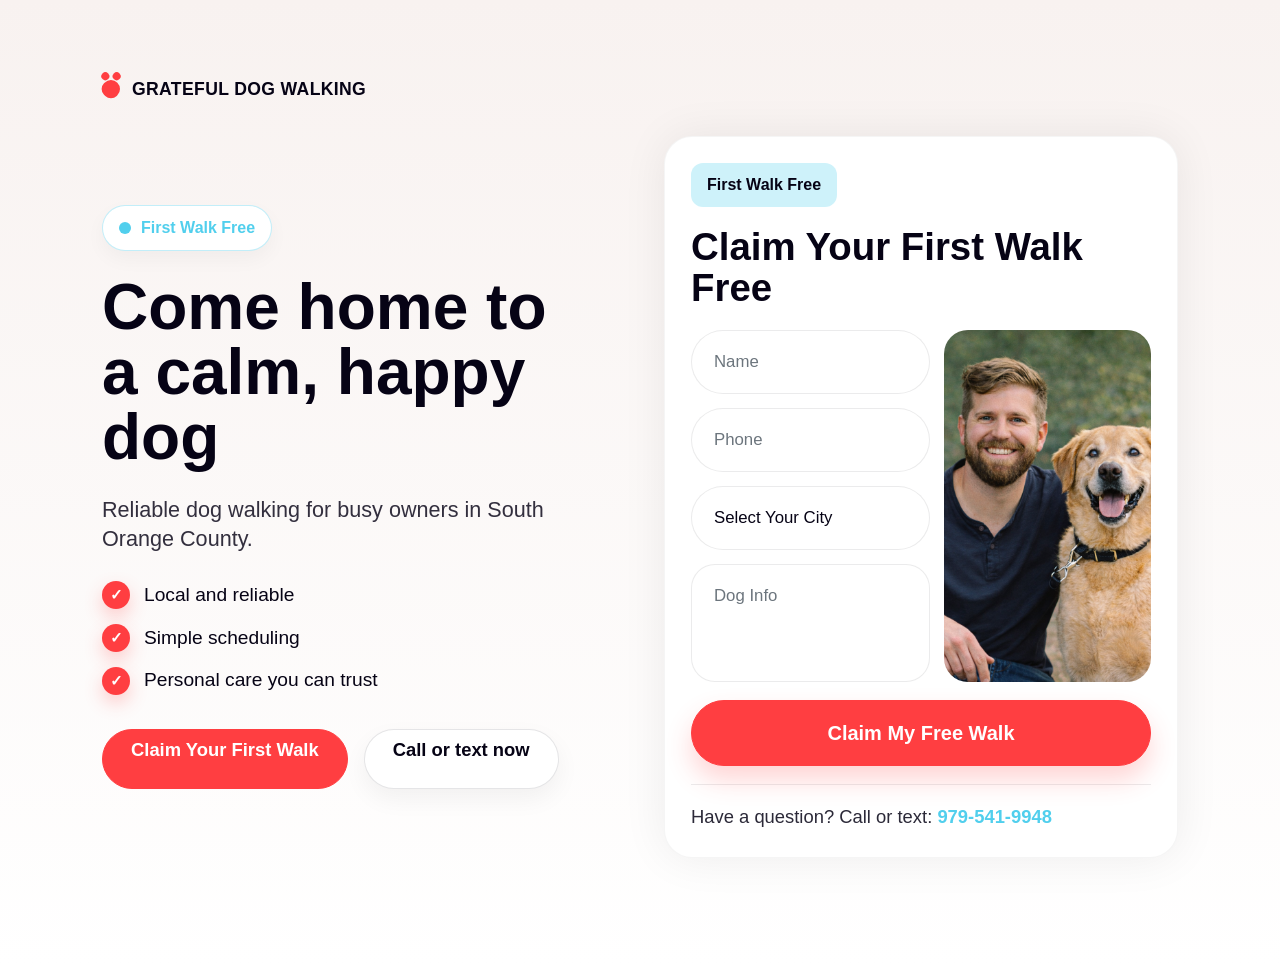
==== first-walk.html @ 87fa15af "name change first-walk.html" ====
<!DOCTYPE html>
<html lang="en">

<head>
    <meta charset="utf-8">
    <title>First Walk Free | Grateful Dog Walking</title>
    <meta content="width=device-width, initial-scale=1.0" name="viewport">
    <meta content="Claim your first walk free with Grateful Dog Walking." name="description">

    <link href="css/bootstrap.min.css" rel="stylesheet">
    <link href="css/style.css" rel="stylesheet">

    <style>
        .landing-wrap {
            background: linear-gradient(180deg, #f8f2f0 0%, #ffffff 100%);
            min-height: 100vh;
            padding: 40px 0 60px;
        }

        .landing-shell {
            border-radius: 28px;
            padding: 36px 32px 48px;
        }

        .landing-brand {
            display: flex;
            align-items: center;
            gap: 12px;
            margin-bottom: 34px;
        }

        .brand-paw {
            width: 18px;
            height: 18px;
            background: var(--primary);
            border-radius: 50% 50% 45% 45%;
            position: relative;
            transform: rotate(45deg);
            flex: 0 0 18px;
        }

        .brand-paw::before,
        .brand-paw::after {
            content: "";
            position: absolute;
            background: var(--primary);
            border-radius: 50%;
        }

        .brand-paw::before {
            width: 8px;
            height: 8px;
            top: -8px;
            left: 0;
        }

        .brand-paw::after {
            width: 8px;
            height: 8px;
            top: 0;
            left: -8px;
        }

        .brand-text {
            font-weight: 700;
            font-size: 1.1rem;
            letter-spacing: .02em;
            color: var(--dark);
            text-transform: uppercase;
        }

        .hero-grid {
            align-items: center;
        }

        .left-copy {
            padding-right: 30px;
        }

        .eyebrow-pill {
            display: inline-flex;
            align-items: center;
            gap: 10px;
            border: 1px solid rgba(81, 207, 237, .35);
            background: #ffffff;
            color: var(--secondary);
            border-radius: 999px;
            padding: 10px 16px;
            font-weight: 600;
            margin-bottom: 24px;
            box-shadow: 0 8px 20px rgba(0, 0, 0, .04);
        }

        .eyebrow-dot {
            width: 12px;
            height: 12px;
            border-radius: 50%;
            background: var(--secondary);
            flex: 0 0 12px;
        }

        .landing-title {
            font-size: clamp(2.5rem, 5vw, 5rem);
            line-height: 1.02;
            font-weight: 800;
            color: var(--dark);
            margin-bottom: 24px;
            max-width: 620px;
        }

        .landing-subtext {
            font-size: 1.35rem;
            line-height: 1.35;
            color: rgba(6, 3, 21, .82);
            max-width: 520px;
            margin-bottom: 28px;
        }

        .trust-list {
            display: grid;
            gap: 14px;
            margin-bottom: 34px;
        }

        .trust-item {
            display: flex;
            align-items: center;
            gap: 14px;
            color: var(--dark);
            font-size: 1.2rem;
            font-weight: 500;
        }

        .trust-check {
            width: 28px;
            height: 28px;
            border-radius: 50%;
            background: var(--primary);
            color: #fff;
            display: inline-flex;
            align-items: center;
            justify-content: center;
            font-size: 15px;
            font-weight: 700;
            flex: 0 0 28px;
            box-shadow: 0 8px 18px rgba(255, 62, 65, .25);
        }

        .hero-cta-row {
            display: flex;
            flex-wrap: wrap;
            gap: 16px;
            align-items: center;
        }

        .hero-cta-row .btn {
            min-height: 60px;
            border-radius: 999px;
            padding-left: 28px;
            padding-right: 28px;
            font-size: 1.15rem;
            font-weight: 700;
        }

        .hero-cta-row .btn-light {
            background: #fff;
            border: 1px solid rgba(6, 3, 21, .10);
            color: var(--dark);
            box-shadow: 0 10px 25px rgba(0, 0, 0, .05);
        }

        .hero-cta-row .btn-light:hover {
            color: var(--primary);
            border-color: rgba(255, 62, 65, .25);
        }

        .form-panel-wrap {
            position: relative;
        }

        .form-panel {
            background: #ffffff;
            border-radius: 28px;
            padding: 26px;
            box-shadow: 0 0 45px rgba(0, 0, 0, .07);
            border: 1px solid rgba(6, 3, 21, .04);
        }

        .form-top-pill {
            display: inline-block;
            background: rgba(81, 207, 237, .28);
            color: var(--dark);
            padding: 10px 16px;
            border-radius: 12px;
            font-weight: 700;
            margin-bottom: 20px;
        }

        .form-title {
            font-size: clamp(2rem, 3vw, 2.8rem);
            line-height: 1.05;
            font-weight: 800;
            color: var(--dark);
            margin-bottom: 22px;
        }

        .form-layout {
            display: grid;
            grid-template-columns: 1.1fr .9fr;
            gap: 0;
            align-items: stretch;
        }

        .form-fields {
            display: grid;
            gap: 14px;
            padding-right: 14px;
        }

        .form-photo-box {
            border-radius: 24px;
            overflow: hidden;
            min-height: 100%;
            background: #f3f3f3;
            display: flex;
            align-items: stretch;
        }

        .form-photo-box img {
            width: 100%;
            height: 100%;
            object-fit: cover;
            display: block;
        }

        .form-panel .form-control,
        .form-panel .form-select {
            min-height: 64px;
            border-radius: 999px;
            border: 1px solid rgba(6, 3, 21, .08);
            background: #ffffff;
            padding-left: 22px;
            padding-right: 22px;
            font-size: 1.05rem;
            color: var(--dark);
            box-shadow: none;
        }

        .form-panel textarea.form-control {
            min-height: 118px;
            border-radius: 24px;
            padding-top: 18px;
            resize: none;
        }

        .form-panel .form-control:focus,
        .form-panel .form-select:focus {
            border-color: rgba(81, 207, 237, .7);
            box-shadow: 0 0 0 0.2rem rgba(81, 207, 237, .18);
        }

        .form-submit-wrap {
            margin-top: 18px;
        }

        .form-submit-wrap .btn {
            min-height: 66px;
            border-radius: 999px;
            font-size: 1.25rem;
            font-weight: 800;
            box-shadow: 0 14px 26px rgba(255, 62, 65, .22);
        }

        .form-footer {
            margin-top: 18px;
            padding-top: 18px;
            border-top: 1px solid rgba(6, 3, 21, .08);
            font-size: 1.15rem;
            color: rgba(6, 3, 21, .85);
        }

        .form-footer a {
            font-weight: 700;
            color: var(--secondary);
            text-decoration: none;
        }

        @media (max-width: 1199.98px) {
            .landing-title {
                max-width: 100%;
            }

            .landing-subtext {
                font-size: 1.18rem;
            }

            .trust-item {
                font-size: 1.05rem;
            }

            .form-title {
                font-size: 2rem;
            }
        }

        @media (max-width: 991.98px) {
            .landing-wrap {
                padding: 24px 0 40px;
            }

            .landing-shell {
                padding: 20px 8px 24px;
            }

            .left-copy {
                padding-right: 0;
                margin-bottom: 32px;
            }

            .form-layout {
                grid-template-columns: 1fr;
                gap: 16px;
            }

            .form-fields {
                padding-right: 0;
            }

            .form-photo-box {
                min-height: 260px;
                max-height: 360px;
            }
        }

        @media (max-width: 575.98px) {
            .landing-title {
                font-size: 2.45rem;
            }

            .landing-subtext {
                font-size: 1.05rem;
            }

            .hero-cta-row {
                flex-direction: column;
                align-items: stretch;
            }

            .hero-cta-row .btn {
                width: 100%;
            }

            .form-panel {
                padding: 18px;
                border-radius: 22px;
            }

            .form-title {
                font-size: 1.75rem;
            }

            .form-footer {
                font-size: 1rem;
            }

            .landing-wrap {
    position: relative;
    overflow: hidden;
}

/* LEFT dot pattern */
.landing-wrap::before {
    content: "";
    position: absolute;
    top: 120px;
    left: -80px;
    width: 300px;
    height: 300px;

    background-image: radial-gradient(rgba(81, 207, 237, 0.25) 2px, transparent 2px);
    background-size: 18px 18px;

    opacity: 0.6;
    pointer-events: none;
}

/* RIGHT dot pattern */
.landing-wrap::after {
    content: "";
    position: absolute;
    bottom: 80px;
    right: -100px;
    width: 320px;
    height: 320px;

    background-image: radial-gradient(rgba(255, 62, 65, 0.18) 2px, transparent 2px);
    background-size: 20px 20px;

    opacity: 0.6;
    pointer-events: none;
}
        }
    </style>
</head>

<body>
    <div class="container-fluid landing-wrap">
        <div class="container landing-shell">

            <div class="landing-brand">
                <span class="brand-paw"></span>
                <span class="brand-text">Grateful Dog Walking</span>
            </div>

            <div class="row g-5 hero-grid">
                <div class="col-lg-6">
                    <div class="left-copy">
                        <div class="eyebrow-pill">
                            <span class="eyebrow-dot"></span>
                            First Walk Free
                        </div>

                        <h1 class="landing-title">Come home to a calm, happy dog</h1>

                        <p class="landing-subtext">
                            Reliable dog walking for busy owners in South Orange County.
                        </p>

                        <div class="trust-list">
                            <div class="trust-item">
                                <span class="trust-check">✓</span>
                                <span>Local and reliable</span>
                            </div>
                            <div class="trust-item">
                                <span class="trust-check">✓</span>
                                <span>Simple scheduling</span>
                            </div>
                            <div class="trust-item">
                                <span class="trust-check">✓</span>
                                <span>Personal care you can trust</span>
                            </div>
                        </div>

                        <div class="hero-cta-row">
                            <a href="#lead-form" class="btn btn-primary">Claim Your First Walk</a>
                            <a href="tel:9795419948" class="btn btn-light">Call or text now</a>
                        </div>
                    </div>
                </div>

                <div class="col-lg-6">
                    <div class="form-panel-wrap" id="lead-form">
                        <div class="form-panel">
                            <div class="form-top-pill">First Walk Free</div>
                            <h2 class="form-title">Claim Your First Walk Free</h2>

                            <form action="https://formsubmit.co/gratefuldogwalking1@gmail.com" method="POST">
                                <input type="hidden" name="_next" value="https://www.gratefuldogwalking.com/thanks.html">
                                <input type="hidden" name="_subject" value="New First Walk Lead!">
                                <input type="hidden" name="_template" value="table">
                                <input type="hidden" name="_captcha" value="false">

                                <div class="form-layout">
                                    <div class="form-fields">
                                        <input type="text" class="form-control" placeholder="Name" name="name" required>
                                        <input type="tel" class="form-control" placeholder="Phone" name="phone" required>

                                        <select class="form-select" name="city" required>
                                            <option value="" selected disabled>Select Your City</option>
                                            <option value="Dana Point">Dana Point</option>
                                            <option value="Laguna Niguel">Laguna Niguel</option>
                                            <option value="San Clemente">San Clemente</option>
                                            <option value="San Juan Capistrano">San Juan Capistrano</option>
                                        </select>

                                        <textarea class="form-control" placeholder="Dog Info" name="message"></textarea>
                                    </div>

                                    <div class="form-photo-box">
                                        <img src="img/my-photo.png" alt="Matt from Grateful Dog Walking">
                                    </div>
                                </div>

                                <div class="form-submit-wrap">
                                    <button class="btn btn-primary w-100" type="submit">Claim My Free Walk</button>
                                </div>
                            </form>

                            <div class="form-footer">
                                Have a question? Call or text:
                                <a href="tel:9795419948">979-541-9948</a>
                            </div>
                        </div>
                    </div>
                </div>
            </div>

        </div>
    </div>
</body>

</html>
---- css/style.css ----
/********** Template CSS **********/
:root {
    --primary: #FF3E41;
    --secondary: #51CFED;
    --light: #F8F2F0;
    --dark: #060315;
}

.fw-medium {
    font-weight: 600 !important;
}

.back-to-top {
    position: fixed;
    display: none;
    right: 45px;
    bottom: 45px;
    z-index: 99;
}


/*** Spinner ***/
#spinner {
    opacity: 0;
    visibility: hidden;
    transition: opacity .5s ease-out, visibility 0s linear .5s;
    z-index: 99999;
}

#spinner.show {
    transition: opacity .5s ease-out, visibility 0s linear 0s;
    visibility: visible;
    opacity: 1;
}


/*** Button ***/
.btn {
    font-weight: 600;
    transition: .5s;
}

.btn.btn-primary,
.btn.btn-secondary {
    color: #FFFFFF;
}

.btn-square {
    width: 38px;
    height: 38px;
}

.btn-sm-square {
    width: 32px;
    height: 32px;
}

.btn-lg-square {
    width: 48px;
    height: 48px;
}

.btn-square,
.btn-sm-square,
.btn-lg-square {
    padding: 0;
    display: flex;
    align-items: center;
    justify-content: center;
    font-weight: normal;
}

/*** Navbar ***/
.navbar .dropdown-toggle::after {
    border: none;
    content: "\f107";
    font-family: "Font Awesome 5 Free";
    font-weight: 900;
    vertical-align: middle;
    margin-left: 8px;
}

.navbar-light .navbar-nav .nav-link {
    position: relative;
    margin-right: 30px;
    padding: 25px 0;
    color: #FFFFFF;
    font-size: 15px;
    text-transform: uppercase;
    outline: none;
}

.navbar-light .navbar-nav .nav-link:hover,
.navbar-light .navbar-nav .nav-link.active {
    color: var(--primary);
}

@media (max-width: 991.98px) {
    .navbar-light .navbar-nav .nav-link  {
        margin-right: 0;
        padding: 10px 0;
    }

    .navbar-light .navbar-nav {
        border-top: 1px solid #EEEEEE;
    }
}

.navbar-light .navbar-brand,
.navbar-light a.btn {
    height: 75px;
}

.navbar-light .navbar-nav .nav-link {
    color: var(--dark);
    font-weight: 500;
}

.navbar-light.sticky-top {
    top: -100px;
    transition: .5s;
}

@media (min-width: 992px) {
    .navbar-light .navbar-nav .nav-link::before {
        position: absolute;
        content: "";
        width: 0;
        height: 5px;
        top: -6px;
        left: 50%;
        background: #FFFFFF;
        transition: .5s;
    }

    .navbar-light .navbar-nav .nav-link:hover::before,
    .navbar-light .navbar-nav .nav-link.active::before {
        width: 100%;
        left: 0;
    }

    .navbar-light .navbar-nav .nav-link.nav-contact::before {
        display: none;
    }

    .navbar .nav-item .dropdown-menu {
        display: block;
        border: none;
        margin-top: 0;
        top: 150%;
        opacity: 0;
        visibility: hidden;
        transition: .5s;
    }

    .navbar .nav-item:hover .dropdown-menu {
        top: 100%;
        visibility: visible;
        transition: .5s;
        opacity: 1;
    }
}


/*** Header ***/
@media (max-width: 768px) {
    .header-carousel .owl-carousel-item {
        position: relative;
        min-height: 500px;
    }
    
    .header-carousel .owl-carousel-item img {
        position: absolute;
        width: 100%;
        height: 100%;
        object-fit: cover;
    }

    .header-carousel .owl-carousel-item h5,
    .header-carousel .owl-carousel-item p {
        font-size: 14px !important;
        font-weight: 400 !important;
    }

    .header-carousel .owl-carousel-item h1 {
        font-size: 30px;
        font-weight: 600;
    }
}

.header-carousel .owl-nav {
    position: absolute;
    top: 50%;
    right: 8%;
    transform: translateY(-50%);
    display: flex;
    flex-direction: column;
}

.header-carousel .owl-nav .owl-prev,
.header-carousel .owl-nav .owl-next {
    margin: 7px 0;
    width: 45px;
    height: 45px;
    display: flex;
    align-items: center;
    justify-content: center;
    color: #FFFFFF;
    background: transparent;
    border: 1px solid #FFFFFF;
    border-radius: 45px;
    font-size: 22px;
    transition: .5s;
}

.header-carousel .owl-nav .owl-prev:hover,
.header-carousel .owl-nav .owl-next:hover {
    background: var(--primary);
    border-color: var(--primary);
}

.page-header {
    background: linear-gradient(rgba(6, 3, 21, .5), rgba(6, 3, 21, .5)), url(../img/carousel-1.jpg) center center no-repeat;
    background-size: cover;
}

.breadcrumb-item + .breadcrumb-item::before {
    color: var(--light);
}


/*** About ***/
@media (min-width: 992px) {
    .container.about {
        max-width: 100% !important;
    }

    .about-text  {
        padding-right: calc(((100% - 960px) / 2) + .75rem);
    }
}

@media (min-width: 1200px) {
    .about-text  {
        padding-right: calc(((100% - 1140px) / 2) + .75rem);
    }
}

@media (min-width: 1400px) {
    .about-text  {
        padding-right: calc(((100% - 1320px) / 2) + .75rem);
    }
}


/*** Feature ***/
@media (min-width: 992px) {
    .container.feature {
        max-width: 100% !important;
    }

    .feature-text  {
        padding-left: calc(((100% - 960px) / 2) + .75rem);
    }
}

@media (min-width: 1200px) {
    .feature-text  {
        padding-left: calc(((100% - 1140px) / 2) + .75rem);
    }
}

@media (min-width: 1400px) {
    .feature-text  {
        padding-left: calc(((100% - 1320px) / 2) + .75rem);
    }
}


/*** Service, Price & Team ***/
.service-item,
.price-item,
.team-item {
    box-shadow: 0 0 45px rgba(0, 0, 0, .07);
}

.service-item img,
.team-item img {
    transition: .5s;
}

.service-item:hover img,
.team-item:hover img {
    transform: scale(1.1);
}

.service-item a.btn-slide,
.price-item a.btn-slide,
.team-item div.btn-slide {
    position: relative;
    display: inline-block;
    overflow: hidden;
    font-size: 0;
}

.service-item a.btn-slide i,
.service-item a.btn-slide span,
.price-item a.btn-slide i,
.price-item a.btn-slide span,
.team-item div.btn-slide i,
.team-item div.btn-slide span {
    position: relative;
    height: 40px;
    padding: 0 15px;
    display: inline-flex;
    align-items: center;
    font-size: 16px;
    color: #FFFFFF;
    background: var(--primary);
    border-radius: 0 35px 35px 0;
    transition: .5s;
    z-index: 2;
}

.team-item div.btn-slide span a i {
    padding: 0 10px;
}

.team-item div.btn-slide span a:hover i {
    background: var(--secondary);
}

.service-item a.btn-slide span,
.price-item a.btn-slide span,
.team-item div.btn-slide span {
    padding-left: 0;
    left: -100%;
    z-index: 1;
}

.service-item:hover a.btn-slide i,
.price-item:hover a.btn-slide i,
.team-item:hover div.btn-slide i {
    border-radius: 0;
}

.service-item:hover a.btn-slide span,
.price-item:hover a.btn-slide span,
.team-item:hover div.btn-slide span {
    left: 0;
}

.service-item a.btn-slide:hover i,
.service-item a.btn-slide:hover span,
.price-item a.btn-slide:hover i,
.price-item a.btn-slide:hover span {
    background: var(--secondary);
}


/*** Testimonial ***/
.testimonial-carousel .owl-item .testimonial-item {
    position: relative;
    transition: .5s;
}

.testimonial-carousel .owl-item.center .testimonial-item {
    box-shadow: 0 0 45px rgba(0, 0, 0, .08);
    animation: pulse 1s ease-out .5s;
}

.testimonial-carousel .owl-dots {
    display: flex;
    align-items: center;
    justify-content: center;
}

.testimonial-carousel .owl-dot {
    position: relative;
    display: inline-block;
    margin: 0 5px;
    width: 15px;
    height: 15px;
    background: var(--primary);
    border: 5px solid var(--light);
    border-radius: 15px;
    transition: .5s;
}

.testimonial-carousel .owl-dot.active {
    background: var(--light);
    border-color: var(--primary);
}


/*** Contact ***/
@media (min-width: 992px) {
    .container.contact-page {
        max-width: 100% !important;
    }

    .contact-page .contact-form  {
        padding-left: calc(((100% - 960px) / 2) + .75rem);
    }
}

@media (min-width: 1200px) {
    .contact-page .contact-form  {
        padding-left: calc(((100% - 1140px) / 2) + .75rem);
    }
}

@media (min-width: 1400px) {
    .contact-page .contact-form  {
        padding-left: calc(((100% - 1320px) / 2) + .75rem);
    }
}


/*** Footer ***/
.footer {
    background: linear-gradient(rgba(6, 3, 21, .5), rgba(6, 3, 21, .5)), url(../img/map.png) center center no-repeat;
    background-size: cover;
}

.footer .btn.btn-social {
    margin-right: 5px;
    width: 35px;
    height: 35px;
    display: flex;
    align-items: center;
    justify-content: center;
    color: var(--light);
    border: 1px solid #FFFFFF;
    border-radius: 35px;
    transition: .3s;
}

.footer .btn.btn-social:hover {
    color: var(--primary);
}

.footer .btn.btn-link {
    display: block;
    margin-bottom: 5px;
    padding: 0;
    text-align: left;
    color: #FFFFFF;
    font-size: 15px;
    font-weight: normal;
    text-transform: capitalize;
    transition: .3s;
}

.footer .btn.btn-link::before {
    position: relative;
    content: "\f105";
    font-family: "Font Awesome 5 Free";
    font-weight: 900;
    margin-right: 10px;
}

.footer .btn.btn-link:hover {
    letter-spacing: 1px;
    box-shadow: none;
}

.footer .copyright {
    padding: 25px 0;
    font-size: 15px;
    border-top: 1px solid rgba(256, 256, 256, .1);
}

.footer .copyright a {
    color: var(--light);
}
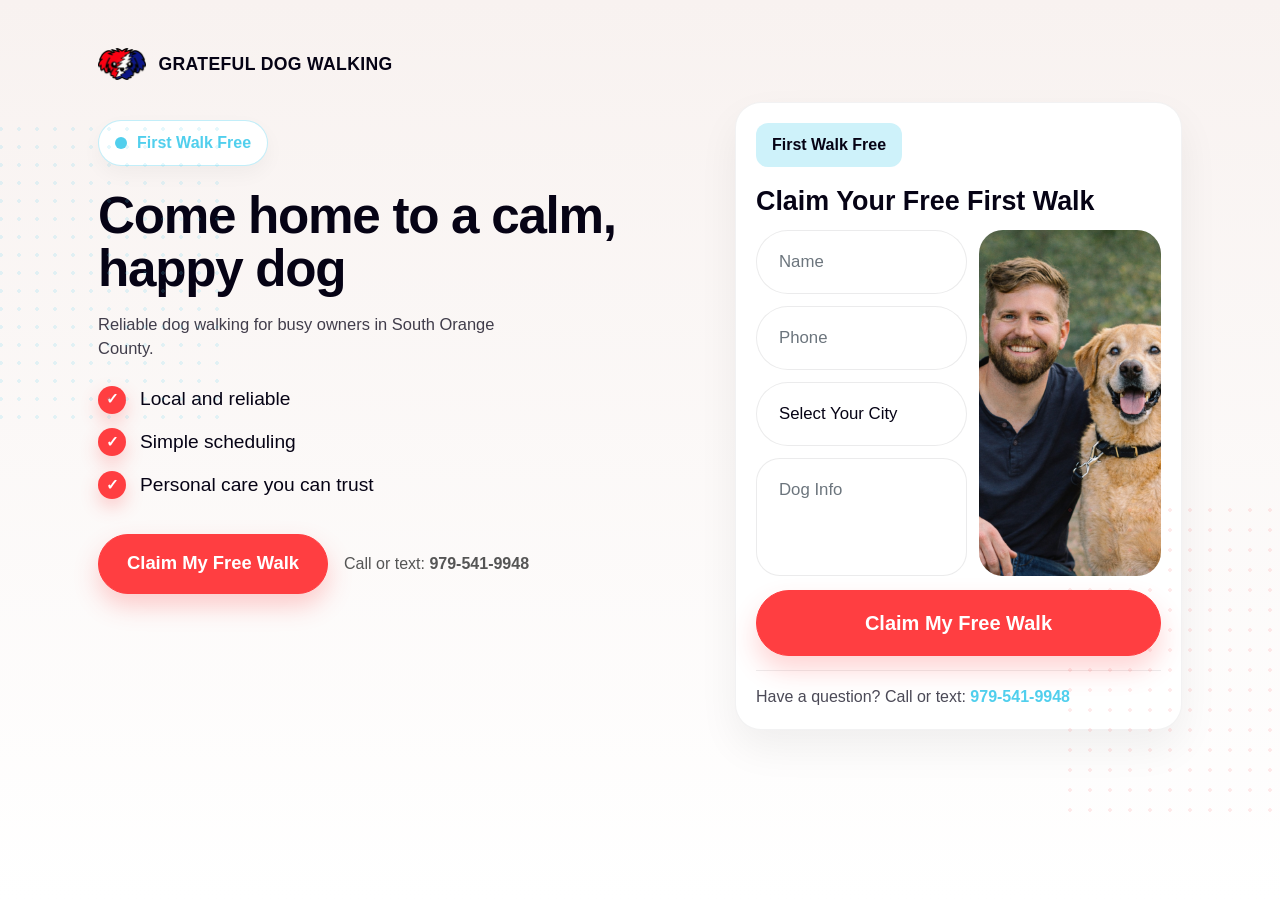
==== commit 1a300f49: "update first-walk" ====
--- a/first-walk.html
+++ b/first-walk.html
@@ -11,23 +11,49 @@
     <link href="css/style.css" rel="stylesheet">
 
     <style>
-        .landing-wrap {
-            background: linear-gradient(180deg, #f8f2f0 0%, #ffffff 100%);
-            min-height: 100vh;
-            padding: 40px 0 60px;
-        }
+       .landing-wrap {
+    background: linear-gradient(180deg, #f8f2f0 0%, #ffffff 100%);
+    min-height: 100vh;
+    padding: 24px 0 44px;
+}
+
+.landing-wrap::before {
+    content: "";
+    position: absolute;
+    top: 160px;
+    left: -20px;
+    width: 240px;
+    height: 240px;
+    background-image: radial-gradient(rgba(81, 207, 237, 0.22) 2px, transparent 2px);
+    background-size: 18px 18px;
+    opacity: 0.7;
+    pointer-events: none;
+}
+
+.landing-wrap::after {
+    content: "";
+    position: absolute;
+    bottom: 70px;
+    right: 0;
+    width: 180px;
+    height: 180px;
+    background-image: radial-gradient(rgba(255, 62, 65, 0.12) 2px, transparent 2px);
+    background-size: 18px 18px;
+    opacity: 0.45;
+    pointer-events: none;
+}
 
         .landing-shell {
-            border-radius: 28px;
-            padding: 36px 32px 48px;
-        }
+    border-radius: 28px;
+    padding: 24px 28px 36px;
+}
 
         .landing-brand {
-            display: flex;
-            align-items: center;
-            gap: 12px;
-            margin-bottom: 34px;
-        }
+    display: flex;
+    align-items: center;
+    gap: 12px;
+    margin-bottom: 22px;
+}
 
         .brand-paw {
             width: 18px;
@@ -69,12 +95,35 @@
             text-transform: uppercase;
         }
 
+        .hero-cta-row .btn-light {
+    background: #ffffff;
+    border: 1px solid rgba(6, 3, 21, .08);
+    color: var(--dark);
+    box-shadow: 0 8px 20px rgba(0, 0, 0, .04);
+    font-weight: 700;
+}
+
+.hero-cta-row .btn-light:hover {
+    color: var(--dark);
+    border-color: rgba(6, 3, 21, .18);
+    background: #ffffff;
+}
+
+.hero-cta-row .btn {
+    min-height: 56px;
+    border-radius: 999px;
+    padding-left: 26px;
+    padding-right: 26px;
+    font-size: 1.05rem;
+    font-weight: 700;
+}
+
         .hero-grid {
-            align-items: center;
+            align-items: stretch;
         }
 
         .left-copy {
-            padding-right: 30px;
+            padding-right: 12px;
         }
 
         .eyebrow-pill {
@@ -99,23 +148,61 @@
             flex: 0 0 12px;
         }
 
-        .landing-title {
-            font-size: clamp(2.5rem, 5vw, 5rem);
-            line-height: 1.02;
-            font-weight: 800;
-            color: var(--dark);
-            margin-bottom: 24px;
-            max-width: 620px;
-        }
+       .landing-title {
+    font-size: clamp(2.15rem, 4vw, 3.9rem);
+    line-height: 1.03;
+    font-weight: 800;
+    color: var(--dark);
+    margin-bottom: 18px;
+    max-width: 600px;
+    letter-spacing: -0.025em;
+}
 
         .landing-subtext {
-            font-size: 1.35rem;
-            line-height: 1.35;
-            color: rgba(6, 3, 21, .82);
-            max-width: 520px;
-            margin-bottom: 28px;
-        }
-
+    font-size: 1.03rem;
+    line-height: 1.45;
+    color: rgba(6, 3, 21, .76);
+    max-width: 420px;
+    margin-bottom: 24px;
+}
+
+        .landing-wrap {
+    position: relative;
+    overflow: hidden;
+}
+
+/* LEFT dot pattern */
+.landing-wrap::before {
+    content: "";
+    position: absolute;
+    top: 120px;
+    left: -80px;
+    width: 300px;
+    height: 300px;
+
+    background-image: radial-gradient(rgba(81, 207, 237, 0.25) 2px, transparent 2px);
+    background-size: 18px 18px;
+
+    opacity: 0.6;
+    pointer-events: none;
+}
+
+/* RIGHT dot pattern */
+.landing-wrap::after {
+    content: "";
+    position: absolute;
+    bottom: 80px;
+    right: -100px;
+    width: 320px;
+    height: 320px;
+
+    background-image: radial-gradient(rgba(255, 62, 65, 0.18) 2px, transparent 2px);
+    background-size: 20px 20px;
+
+    opacity: 0.6;
+    pointer-events: none;
+}
+        
         .trust-list {
             display: grid;
             gap: 14px;
@@ -178,13 +265,18 @@
             position: relative;
         }
 
+.left-copy {
+    padding-right: 30px;
+    padding-top: 18px;
+}
+
         .form-panel {
-            background: #ffffff;
-            border-radius: 28px;
-            padding: 26px;
-            box-shadow: 0 0 45px rgba(0, 0, 0, .07);
-            border: 1px solid rgba(6, 3, 21, .04);
-        }
+    background: #ffffff;
+    border-radius: 26px;
+    padding: 20px;
+    box-shadow: 0 18px 40px rgba(0, 0, 0, .06);
+    border: 1px solid rgba(6, 3, 21, .05);
+}
 
         .form-top-pill {
             display: inline-block;
@@ -196,13 +288,13 @@
             margin-bottom: 20px;
         }
 
-        .form-title {
-            font-size: clamp(2rem, 3vw, 2.8rem);
-            line-height: 1.05;
-            font-weight: 800;
-            color: var(--dark);
-            margin-bottom: 22px;
-        }
+      .form-title {
+    font-size: clamp(1.55rem, 2.1vw, 2.2rem);
+    line-height: 1.08;
+    font-weight: 800;
+    color: var(--dark);
+    margin-bottom: 14px;
+}
 
         .form-layout {
             display: grid;
@@ -211,11 +303,12 @@
             align-items: stretch;
         }
 
-        .form-fields {
-            display: grid;
-            gap: 14px;
-            padding-right: 14px;
-        }
+       .form-fields {
+    display: grid;
+    gap: 12px;
+    padding-right: 12px;
+}
+
 
         .form-photo-box {
             border-radius: 24px;
@@ -260,8 +353,8 @@
         }
 
         .form-submit-wrap {
-            margin-top: 18px;
-        }
+    margin-top: 14px;
+}
 
         .form-submit-wrap .btn {
             min-height: 66px;
@@ -271,19 +364,75 @@
             box-shadow: 0 14px 26px rgba(255, 62, 65, .22);
         }
 
-        .form-footer {
-            margin-top: 18px;
-            padding-top: 18px;
-            border-top: 1px solid rgba(6, 3, 21, .08);
-            font-size: 1.15rem;
-            color: rgba(6, 3, 21, .85);
-        }
-
-        .form-footer a {
-            font-weight: 700;
-            color: var(--secondary);
-            text-decoration: none;
-        }
+       .form-footer {
+    margin-top: 14px;
+    padding-top: 14px;
+    border-top: 1px solid rgba(6, 3, 21, .07);
+    font-size: 1rem;
+    color: rgba(6, 3, 21, .72);
+}
+
+.form-footer a {
+    font-weight: 700;
+    color: var(--secondary);
+    text-decoration: none;
+}
+
+.main-cta {
+    min-height: 56px;
+    border-radius: 999px;
+    padding: 0 28px;
+    font-size: 1.05rem;
+    font-weight: 700;
+    box-shadow: 0 12px 24px rgba(255, 62, 65, 0.25);
+}
+
+.brand-logo {
+    height: 32px;
+    width: auto;
+    object-fit: contain;
+}
+
+.main-cta,
+.btn-secondary-outline {
+    display: inline-flex;
+    align-items: center;
+    justify-content: center;
+
+    min-height: 56px;
+    border-radius: 999px;
+    padding: 0 28px;
+
+    font-size: 1.05rem;
+    font-weight: 700;
+
+    line-height: 1;
+}
+
+.btn-secondary-outline {
+    min-height: 56px;
+    border-radius: 999px;
+    padding: 0 26px;
+    font-size: 1.05rem;
+    font-weight: 700;
+
+    background: #ffffff;
+    border: 1px solid rgba(6, 3, 21, 0.08);
+    color: var(--dark);
+
+    box-shadow: 0 8px 20px rgba(0, 0, 0, 0.04);
+}
+
+@media (max-width: 768px) {
+    .brand-logo {
+        height: 26px;
+    }
+}
+
+.btn-secondary-outline:hover {
+    border-color: rgba(6, 3, 21, 0.18);
+    color: var(--dark);
+}
 
         @media (max-width: 1199.98px) {
             .landing-title {
@@ -312,10 +461,11 @@
                 padding: 20px 8px 24px;
             }
 
-            .left-copy {
-                padding-right: 0;
-                margin-bottom: 32px;
-            }
+             .left-copy {
+        padding-right: 0;
+        padding-top: 0;
+        margin-bottom: 32px;
+    }
 
             .form-layout {
                 grid-template-columns: 1fr;
@@ -363,43 +513,9 @@
                 font-size: 1rem;
             }
 
-            .landing-wrap {
-    position: relative;
-    overflow: hidden;
-}
-
-/* LEFT dot pattern */
-.landing-wrap::before {
-    content: "";
-    position: absolute;
-    top: 120px;
-    left: -80px;
-    width: 300px;
-    height: 300px;
-
-    background-image: radial-gradient(rgba(81, 207, 237, 0.25) 2px, transparent 2px);
-    background-size: 18px 18px;
-
-    opacity: 0.6;
-    pointer-events: none;
-}
-
-/* RIGHT dot pattern */
-.landing-wrap::after {
-    content: "";
-    position: absolute;
-    bottom: 80px;
-    right: -100px;
-    width: 320px;
-    height: 320px;
-
-    background-image: radial-gradient(rgba(255, 62, 65, 0.18) 2px, transparent 2px);
-    background-size: 20px 20px;
-
-    opacity: 0.6;
-    pointer-events: none;
-}
-        }
+        
+        }
+        
     </style>
 </head>
 
@@ -407,13 +523,13 @@
     <div class="container-fluid landing-wrap">
         <div class="container landing-shell">
 
-            <div class="landing-brand">
-                <span class="brand-paw"></span>
-                <span class="brand-text">Grateful Dog Walking</span>
-            </div>
-
-            <div class="row g-5 hero-grid">
-                <div class="col-lg-6">
+           <div class="landing-brand">
+    <img src="img/Grateful Dog Walking Logo.png" alt="Grateful Dog Walking Logo" class="brand-logo">
+    <span class="brand-text">Grateful Dog Walking</span>
+</div>
+
+            <div class="row g-2 hero-grid">
+                <div class="col-lg-7">
                     <div class="left-copy">
                         <div class="eyebrow-pill">
                             <span class="eyebrow-dot"></span>
@@ -441,18 +557,24 @@
                             </div>
                         </div>
 
-                        <div class="hero-cta-row">
-                            <a href="#lead-form" class="btn btn-primary">Claim Your First Walk</a>
-                            <a href="tel:9795419948" class="btn btn-light">Call or text now</a>
-                        </div>
+                       <div class="hero-cta-row">
+    <button class="btn btn-primary main-cta" onclick="focusForm()">
+        Claim My Free Walk
+    </button>
+
+    <div class="phone-text">
+  Call or text: <strong>979-541-9948</strong>
+</div>
+
+</div>
                     </div>
                 </div>
 
-                <div class="col-lg-6">
+                <div class="col-lg-5">
                     <div class="form-panel-wrap" id="lead-form">
                         <div class="form-panel">
                             <div class="form-top-pill">First Walk Free</div>
-                            <h2 class="form-title">Claim Your First Walk Free</h2>
+                            <h2 class="form-title">Claim Your Free First Walk</h2>
 
                             <form action="https://formsubmit.co/gratefuldogwalking1@gmail.com" method="POST">
                                 <input type="hidden" name="_next" value="https://www.gratefuldogwalking.com/thanks.html">
@@ -499,4 +621,21 @@
     </div>
 </body>
 
+<script>
+function focusForm() {
+    const firstInput = document.querySelector('input[name="name"]');
+    if (firstInput) {
+        firstInput.focus();
+    }
+
+    const form = document.querySelector('.form-panel');
+    if (form) {
+        form.style.boxShadow = "0 0 0 4px rgba(81, 207, 237, 0.25)";
+        setTimeout(() => {
+            form.style.boxShadow = "0 18px 40px rgba(0, 0, 0, .06)";
+        }, 800);
+    }
+}
+</script>
+
 </html>
